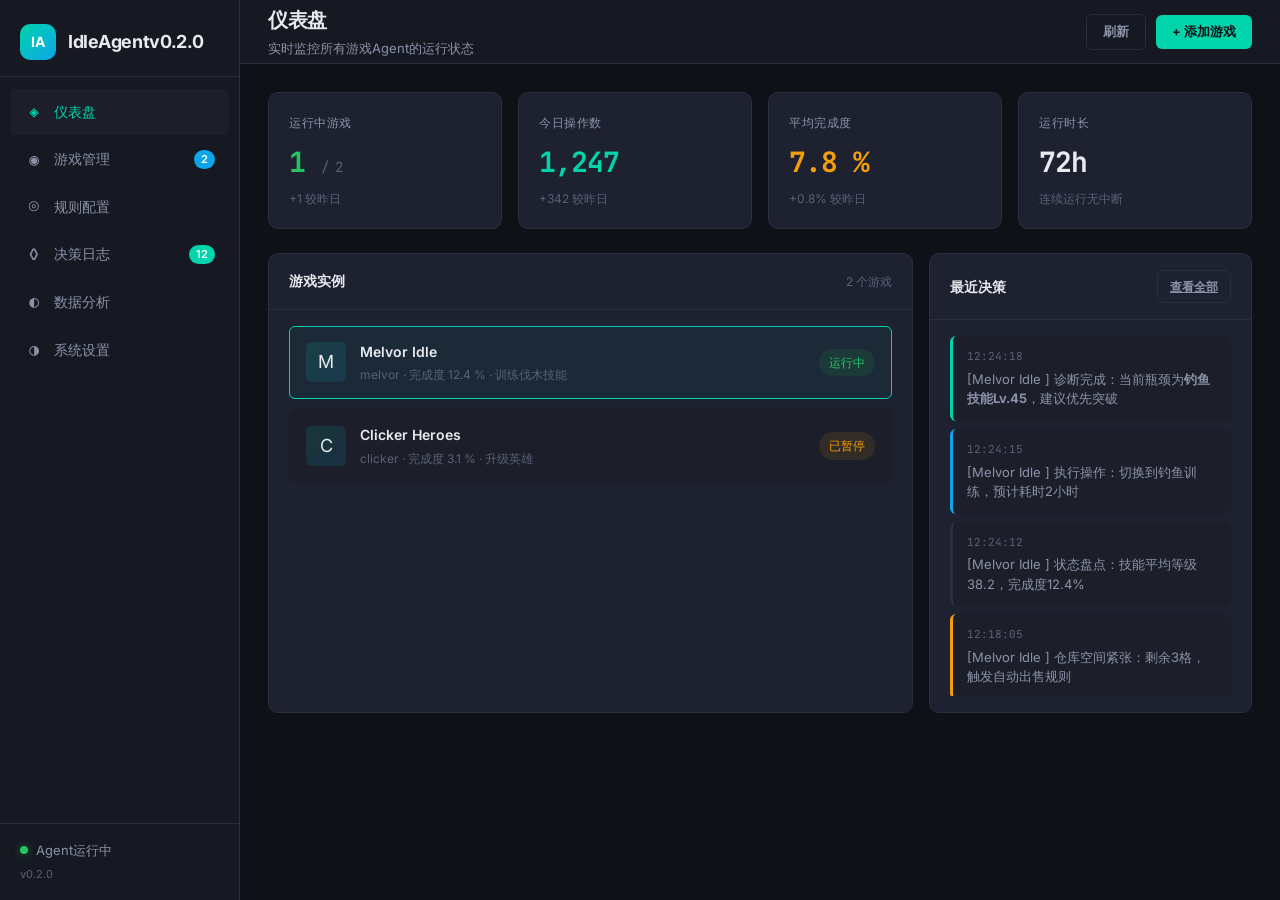
==== index.html @ a6f7e5be "fix: arrow function syntax error in app.js v0.2.1" ====
<!DOCTYPE html>
<html lang="zh-CN">
<head>
<meta charset="UTF-8">
<meta name="viewport" content="width=device-width, initial-scale=1">
<title>IdleAgent v0.2.0 - 通用挂机游戏Agent控制台</title>
<link rel="stylesheet" href="css/style.css">
<link rel="preconnect" href="https://fonts.googleapis.com">
<link href="https://fonts.googleapis.com/css2?family=Inter:wght@300;400;500;600;700&family=JetBrains+Mono:wght@400;500&display=swap" rel="stylesheet">
</head>
<body>
<div id="app">
  <aside class="sidebar">
    <div class="sidebar-header">
      <div class="logo-icon">IA</div>
      <div class="logo-text">IdleAgent<span class="version-badge">v0.2.0</span></div>
    </div>
    <nav class="sidebar-nav">
      <a href="#" class="nav-item active" data-page="dashboard"><span class="nav-icon">&#9672;</span><span class="nav-label">仪表盘</span></a>
      <a href="#" class="nav-item" data-page="games"><span class="nav-icon">&#9673;</span><span class="nav-label">游戏管理</span><span class="badge">2</span></a>
      <a href="#" class="nav-item" data-page="rules"><span class="nav-icon">&#9678;</span><span class="nav-label">规则配置</span></a>
      <a href="#" class="nav-item" data-page="logs"><span class="nav-icon">&#9674;</span><span class="nav-label">决策日志</span><span class="badge new">12</span></a>
      <a href="#" class="nav-item" data-page="analytics"><span class="nav-icon">&#9680;</span><span class="nav-label">数据分析</span></a>
      <a href="#" class="nav-item" data-page="settings"><span class="nav-icon">&#9681;</span><span class="nav-label">系统设置</span></a>
    </nav>
    <div class="sidebar-footer">
      <div class="agent-status"><div class="status-dot running"></div><span>Agent运行中</span></div>
      <div class="version">v0.2.0</div>
    </div>
  </aside>
  <main class="main-content">
    <header class="topbar">
      <div class="topbar-left">
        <h1 class="page-title">仪表盘</h1>
        <p class="page-subtitle">实时监控所有游戏Agent的运行状态</p>
      </div>
      <div class="topbar-right">
        <button class="btn btn-ghost" id="refreshBtn">刷新</button>
        <button class="btn btn-primary" id="addGameBtn">+ 添加游戏</button>
      </div>
    </header>
    <div class="content-area" id="contentArea"></div>
  </main>
</div>
<div class="modal" id="addGameModal">
  <div class="modal-backdrop"></div>
  <div class="modal-content">
    <div class="modal-header"><h3>添加新游戏</h3><button class="modal-close">&times;</button></div>
    <div class="modal-body">
      <div class="form-group"><label>游戏名称</label><input type="text" class="form-input" placeholder="例如: Melvor Idle"></div>
      <div class="form-group"><label>游戏URL</label><input type="text" class="form-input" placeholder="https://melvoridle.com"></div>
      <div class="form-group"><label>适配器类型</label>
        <select class="form-select">
          <option value="melvor">Melvor Idle (内置)</option>
          <option value="clicker">Clicker Heroes (社区)</option>
          <option value="ngu">NGU Idle (社区)</option>
          <option value="custom">自定义适配器</option>
        </select>
      </div>
      <div class="form-group"><label>运行模式</label>
        <div class="radio-group">
          <label class="radio-label"><input type="radio" name="mode" value="auto" checked>全自动</label>
          <label class="radio-label"><input type="radio" name="mode" value="semi">半自动</label>
          <label class="radio-label"><input type="radio" name="mode" value="manual">手动</label>
        </div>
      </div>
    </div>
    <div class="modal-footer">
      <button class="btn btn-ghost" id="cancelAddGame">取消</button>
      <button class="btn btn-primary" id="confirmAddGame">确认添加</button>
    </div>
  </div>
</div>
<script src="js/app.js"></script>
</body>
</html>
---- css/style.css ----
/* IdleAgent Dashboard Styles v0.2.0 */
:root{
--bg-primary:#0f1117;
--bg-secondary:#161922;
--bg-tertiary:#1c1f2a;
--bg-card:#1e2130;
--border-color:#2a2e3f;
--text-primary:#e8eaf0;
--text-secondary:#8b92a8;
--text-muted:#5a6078;
--accent-primary:#00d4aa;
--accent-secondary:#0ea5e9;
--accent-danger:#ef4444;
--accent-warning:#f59e0b;
--accent-success:#22c55e;
--font-sans:'Inter',-apple-system,BlinkMacSystemFont,sans-serif;
--font-mono:'JetBrains Mono',monospace;
--radius-sm:6px;
--radius-md:10px;
--radius-lg:14px;
--shadow-sm:0 1px 2px rgba(0,0,0,.3);
--shadow-md:0 4px 12px rgba(0,0,0,.4);
--shadow-lg:0 8px 32px rgba(0,0,0,.5);
--transition:all .2s cubic-bezier(.4,0,.2,1)}
*{
margin:0;
padding:0;
box-sizing:border-box}
html{
font-size:15px}
body{
font-family:var(--font-sans);
background:var(--bg-primary);
color:var(--text-primary);
line-height:1.6;
min-height:100vh;
overflow-x:hidden}
#app{
display:flex;
min-height:100vh}
.sidebar{
width:240px;
background:var(--bg-secondary);
border-right:1px solid var(--border-color);
display:flex;
flex-direction:column;
position:fixed;
height:100vh;
z-index:100;
transition:var(--transition)}
.sidebar-header{
padding:24px 20px 16px;
display:flex;
align-items:center;
gap:12px;
border-bottom:1px solid var(--border-color)}
.logo-icon{
width:36px;
height:36px;
background:linear-gradient(135deg,var(--accent-primary),var(--accent-secondary));
border-radius:var(--radius-md);
display:flex;
align-items:center;
justify-content:center;
font-weight:700;
font-size:14px;
color:#fff;
letter-spacing:.5px}
.logo-text{
font-size:18px;
font-weight:700;
letter-spacing:-.3px}
.sidebar-nav{
flex:1;
padding:12px 10px;
display:flex;
flex-direction:column;
gap:2px}
.nav-item{
display:flex;
align-items:center;
gap:10px;
padding:10px 14px;
border-radius:var(--radius-sm);
color:var(--text-secondary);
text-decoration:none;
font-size:14px;
font-weight:500;
transition:var(--transition);
position:relative}
.nav-item:hover{
background:var(--bg-tertiary);
color:var(--text-primary)}
.nav-item.active{
background:var(--bg-tertiary);
color:var(--accent-primary)}
.nav-icon{
font-size:16px;
width:20px;
text-align:center;
font-family:var(--font-mono)}
.nav-label{
flex:1}
.badge{
background:var(--accent-secondary);
color:#fff;
font-size:11px;
padding:1px 7px;
border-radius:20px;
font-weight:600}
.badge.new{
background:var(--accent-primary)}
.sidebar-footer{
padding:16px 20px;
border-top:1px solid var(--border-color)}
.agent-status{
display:flex;
align-items:center;
gap:8px;
font-size:13px;
color:var(--text-secondary);
margin-bottom:6px}
.status-dot{
width:8px;
height:8px;
border-radius:50%;
background:var(--text-muted)}
.status-dot.running{
background:var(--accent-success);
box-shadow:0 0 8px rgba(34,197,94,.4);
animation:pulse 2s infinite}
.status-dot.paused{
background:var(--accent-warning)}
.status-dot.error{
background:var(--accent-danger);
animation:pulse 1s infinite}

@keyframes pulse{
0%,100%{
opacity:1}
50%{
opacity:.5}
}
.version{
font-size:11px;
color:var(--text-muted)}
.main-content{
flex:1;
margin-left:240px;
min-height:100vh;
display:flex;
flex-direction:column}
.topbar{
height:64px;
background:var(--bg-secondary);
border-bottom:1px solid var(--border-color);
display:flex;
align-items:center;
justify-content:space-between;
padding:0 28px;
position:sticky;
top:0;
z-index:50}
.topbar-left{
display:flex;
flex-direction:column;
gap:2px}
.page-title{
font-size:20px;
font-weight:700;
letter-spacing:-.3px}
.page-subtitle{
font-size:13px;
color:var(--text-secondary)}
.topbar-right{
display:flex;
gap:10px;
align-items:center}
.btn{
padding:8px 16px;
border-radius:var(--radius-sm);
font-size:13px;
font-weight:600;
font-family:var(--font-sans);
cursor:pointer;
border:none;
transition:var(--transition);
display:inline-flex;
align-items:center;
gap:6px}
.btn-primary{
background:var(--accent-primary);
color:#0f1117}
.btn-primary:hover{
background:#00e8bc;
transform:translateY(-1px);
box-shadow:0 4px 12px rgba(0,212,170,.25)}
.btn-ghost{
background:transparent;
color:var(--text-secondary);
border:1px solid var(--border-color)}
.btn-ghost:hover{
background:var(--bg-tertiary);
color:var(--text-primary)}
.btn-danger{
background:var(--accent-danger);
color:#fff}
.btn-sm{
padding:6px 12px;
font-size:12px}
.content-area{
flex:1;
padding:28px;
overflow-y:auto}
.dashboard-grid{
display:grid;
grid-template-columns:repeat(4,1fr);
gap:16px;
margin-bottom:24px}
.stat-card{
background:var(--bg-card);
border:1px solid var(--border-color);
border-radius:var(--radius-md);
padding:20px;
transition:var(--transition)}
.stat-card:hover{
border-color:#3a3f55;
transform:translateY(-2px);
box-shadow:var(--shadow-md)}
.stat-label{
font-size:12px;
color:var(--text-secondary);
text-transform:uppercase;
letter-spacing:.5px;
margin-bottom:8px}
.stat-value{
font-size:28px;
font-weight:700;
font-family:var(--font-mono);
letter-spacing:-1px}
.stat-value.success{
color:var(--accent-success)}
.stat-value.primary{
color:var(--accent-primary)}
.stat-value.warning{
color:var(--accent-warning)}
.stat-change{
font-size:12px;
color:var(--text-muted);
margin-top:4px}
.dashboard-row{
display:grid;
grid-template-columns:2fr 1fr;
gap:16px;
margin-bottom:24px}
.panel{
background:var(--bg-card);
border:1px solid var(--border-color);
border-radius:var(--radius-md);
overflow:hidden}
.panel-header{
padding:16px 20px;
border-bottom:1px solid var(--border-color);
display:flex;
align-items:center;
justify-content:space-between}
.panel-title{
font-size:14px;
font-weight:600}
.panel-body{
padding:16px 20px}
.game-list{
display:flex;
flex-direction:column;
gap:10px}
.game-item{
display:flex;
align-items:center;
gap:14px;
padding:14px 16px;
background:var(--bg-tertiary);
border-radius:var(--radius-sm);
border:1px solid transparent;
transition:var(--transition);
cursor:pointer}
.game-item:hover{
border-color:var(--border-color)}
.game-item.active{
border-color:var(--accent-primary);
background:rgba(0,212,170,.05)}
.game-icon{
width:40px;
height:40px;
border-radius:var(--radius-sm);
display:flex;
align-items:center;
justify-content:center;
font-size:18px;
background:var(--bg-card)}
.game-info{
flex:1}
.game-name{
font-size:14px;
font-weight:600;
margin-bottom:2px}
.game-meta{
font-size:12px;
color:var(--text-muted)}
.game-status{
display:flex;
align-items:center;
gap:6px;
font-size:12px;
font-weight:500;
padding:4px 10px;
border-radius:20px;
background:rgba(34,197,94,.1);
color:var(--accent-success)}
.game-status.paused{
background:rgba(245,158,11,.1);
color:var(--accent-warning)}
.game-status.error{
background:rgba(239,68,68,.1);
color:var(--accent-danger)}
.log-list{
display:flex;
flex-direction:column;
gap:8px;
max-height:360px;
overflow-y:auto}
.log-item{
padding:12px 14px;
background:var(--bg-tertiary);
border-radius:var(--radius-sm);
border-left:3px solid var(--border-color);
font-size:13px}
.log-item.decision{
border-left-color:var(--accent-primary)}
.log-item.action{
border-left-color:var(--accent-secondary)}
.log-item.warning{
border-left-color:var(--accent-warning)}
.log-item.error{
border-left-color:var(--accent-danger)}
.log-time{
font-size:11px;
color:var(--text-muted);
font-family:var(--font-mono);
margin-bottom:4px}
.log-content{
color:var(--text-secondary);
line-height:1.5}
.log-content strong{
color:var(--text-primary)}
.empty-state{
text-align:center;
padding:60px 20px;
color:var(--text-muted)}
.empty-state-icon{
font-size:48px;
margin-bottom:16px;
opacity:.5}
.empty-state h3{
font-size:16px;
color:var(--text-secondary);
margin-bottom:8px}
.empty-state p{
font-size:13px}
.page-section{
display:none}
.page-section.active{
display:block}
.games-grid{
display:grid;
grid-template-columns:repeat(auto-fill,minmax(300px,1fr));
gap:16px}
.game-card{
background:var(--bg-card);
border:1px solid var(--border-color);
border-radius:var(--radius-md);
overflow:hidden;
transition:var(--transition)}
.game-card:hover{
border-color:#3a3f55;
box-shadow:var(--shadow-md)}
.game-card-header{
padding:20px;
display:flex;
align-items:center;
gap:14px;
border-bottom:1px solid var(--border-color)}
.game-card-body{
padding:16px 20px}
.game-card-footer{
padding:12px 20px;
border-top:1px solid var(--border-color);
display:flex;
gap:8px;
justify-content:flex-end}
.game-stats{
display:grid;
grid-template-columns:repeat(3,1fr);
gap:12px;
margin-top:12px}
.game-stat{
text-align:center}
.game-stat-value{
font-size:18px;
font-weight:700;
font-family:var(--font-mono)}
.game-stat-label{
font-size:11px;
color:var(--text-muted);
margin-top:2px}
.rules-editor{
display:grid;
grid-template-columns:280px 1fr;
gap:16px;
height:calc(100vh - 180px)}
.rules-sidebar{
background:var(--bg-card);
border:1px solid var(--border-color);
border-radius:var(--radius-md);
overflow:hidden;
display:flex;
flex-direction:column}
.rules-sidebar-header{
padding:14px 16px;
border-bottom:1px solid var(--border-color);
font-weight:600;
font-size:14px}
.rules-file-list{
flex:1;
overflow-y:auto;
padding:8px}
.rules-file-item{
padding:10px 14px;
border-radius:var(--radius-sm);
cursor:pointer;
font-size:13px;
color:var(--text-secondary);
display:flex;
align-items:center;
gap:8px;
transition:var(--transition)}
.rules-file-item:hover{
background:var(--bg-tertiary);
color:var(--text-primary)}
.rules-file-item.active{
background:var(--bg-tertiary);
color:var(--accent-primary)}
.rules-file-item::before{
content:'📄';
font-size:12px}
.rules-editor-main{
background:var(--bg-card);
border:1px solid var(--border-color);
border-radius:var(--radius-md);
overflow:hidden;
display:flex;
flex-direction:column}
.rules-editor-header{
padding:12px 16px;
border-bottom:1px solid var(--border-color);
display:flex;
align-items:center;
justify-content:space-between;
background:var(--bg-tertiary)}
.rules-editor-tabs{
display:flex;
gap:2px}
.editor-tab{
padding:6px 14px;
font-size:12px;
border-radius:var(--radius-sm);
cursor:pointer;
color:var(--text-secondary);
transition:var(--transition)}
.editor-tab:hover{
color:var(--text-primary)}
.editor-tab.active{
background:var(--bg-card);
color:var(--accent-primary)}
.code-editor{
flex:1;
padding:16px 20px;
font-family:var(--font-mono);
font-size:13px;
line-height:1.7;
color:var(--text-primary);
background:var(--bg-card);
border:none;
outline:none;
resize:none;
overflow:auto;
white-space:pre}
.yaml-key{
color:#7dd3fc}
.yaml-string{
color:#86efac}
.yaml-number{
color:#fca5a5}
.yaml-comment{
color:var(--text-muted)}
.logs-filter{
display:flex;
gap:10px;
margin-bottom:16px;
flex-wrap:wrap}
.filter-chip{
padding:6px 14px;
border-radius:20px;
font-size:12px;
font-weight:500;
background:var(--bg-tertiary);
color:var(--text-secondary);
cursor:pointer;
border:1px solid transparent;
transition:var(--transition)}
.filter-chip:hover{
border-color:var(--border-color)}
.filter-chip.active{
background:rgba(0,212,170,.1);
color:var(--accent-primary);
border-color:var(--accent-primary)}
.logs-table{
width:100%;
border-collapse:collapse}
.logs-table th{
text-align:left;
padding:10px 14px;
font-size:11px;
color:var(--text-muted);
text-transform:uppercase;
letter-spacing:.5px;
font-weight:600;
border-bottom:1px solid var(--border-color)}
.logs-table td{
padding:12px 14px;
font-size:13px;
border-bottom:1px solid var(--border-color);
color:var(--text-secondary)}
.logs-table tr:hover td{
background:var(--bg-tertiary);
color:var(--text-primary)}
.log-level-badge{
display:inline-block;
padding:2px 8px;
border-radius:4px;
font-size:11px;
font-weight:600}
.level-info{
background:rgba(14,165,233,.15);
color:var(--accent-secondary)}
.level-decision{
background:rgba(0,212,170,.15);
color:var(--accent-primary)}
.level-warning{
background:rgba(245,158,11,.15);
color:var(--accent-warning)}
.level-error{
background:rgba(239,68,68,.15);
color:var(--accent-danger)}
.modal{
position:fixed;
inset:0;
z-index:200;
display:none;
align-items:center;
justify-content:center}
.modal.show{
display:flex}
.modal-backdrop{
position:absolute;
inset:0;
background:rgba(0,0,0,.6);
backdrop-filter:blur(4px)}
.modal-content{
position:relative;
background:var(--bg-card);
border:1px solid var(--border-color);
border-radius:var(--radius-lg);
width:480px;
max-width:90vw;
max-height:90vh;
overflow:hidden;
box-shadow:var(--shadow-lg);
animation:modalIn .2s ease-out}

@keyframes modalIn{
from{
opacity:0;
transform:scale(.95)}
to{
opacity:1;
transform:scale(1)}
}
.modal-header{
padding:20px 24px;
border-bottom:1px solid var(--border-color);
display:flex;
align-items:center;
justify-content:space-between}
.modal-header h3{
font-size:16px;
font-weight:600}
.modal-close{
background:none;
border:none;
color:var(--text-muted);
font-size:24px;
cursor:pointer;
line-height:1;
padding:0;
width:32px;
height:32px;
display:flex;
align-items:center;
justify-content:center;
border-radius:var(--radius-sm);
transition:var(--transition)}
.modal-close:hover{
background:var(--bg-tertiary);
color:var(--text-primary)}
.modal-body{
padding:20px 24px;
display:flex;
flex-direction:column;
gap:16px;
max-height:60vh;
overflow-y:auto}
.modal-footer{
padding:16px 24px;
border-top:1px solid var(--border-color);
display:flex;
justify-content:flex-end;
gap:10px}
.form-group{
display:flex;
flex-direction:column;
gap:6px}
.form-group label{
font-size:13px;
font-weight:500;
color:var(--text-secondary)}
.form-input,.form-select{
padding:10px 14px;
background:var(--bg-tertiary);
border:1px solid var(--border-color);
border-radius:var(--radius-sm);
color:var(--text-primary);
font-size:14px;
font-family:var(--font-sans);
outline:none;
transition:var(--transition)}
.form-input:focus,.form-select:focus{
border-color:var(--accent-primary)}
.form-input::placeholder{
color:var(--text-muted)}
.radio-group{
display:flex;
gap:16px;
margin-top:4px}
.radio-label{
display:flex;
align-items:center;
gap:6px;
font-size:13px;
color:var(--text-secondary);
cursor:pointer}
.radio-label input[type=radio]{
accent-color:var(--accent-primary)}
.chart-placeholder{
background:var(--bg-tertiary);
border-radius:var(--radius-sm);
height:200px;
display:flex;
align-items:center;
justify-content:center;
color:var(--text-muted);
font-size:13px;
border:1px dashed var(--border-color)}

@keyframes slideIn{
from{
transform:translateX(100%);
opacity:0}
to{
transform:translateX(0);
opacity:1}
}

@keyframes slideOut{
from{
transform:translateX(0);
opacity:1}
to{
transform:translateX(100%);
opacity:0}
}
.yaml-key{
color:#7dd3fc;
font-weight:600}
.yaml-string{
color:#86efac}
.yaml-number{
color:#fca5a5}
.yaml-comment{
color:var(--text-muted);
font-style:italic}
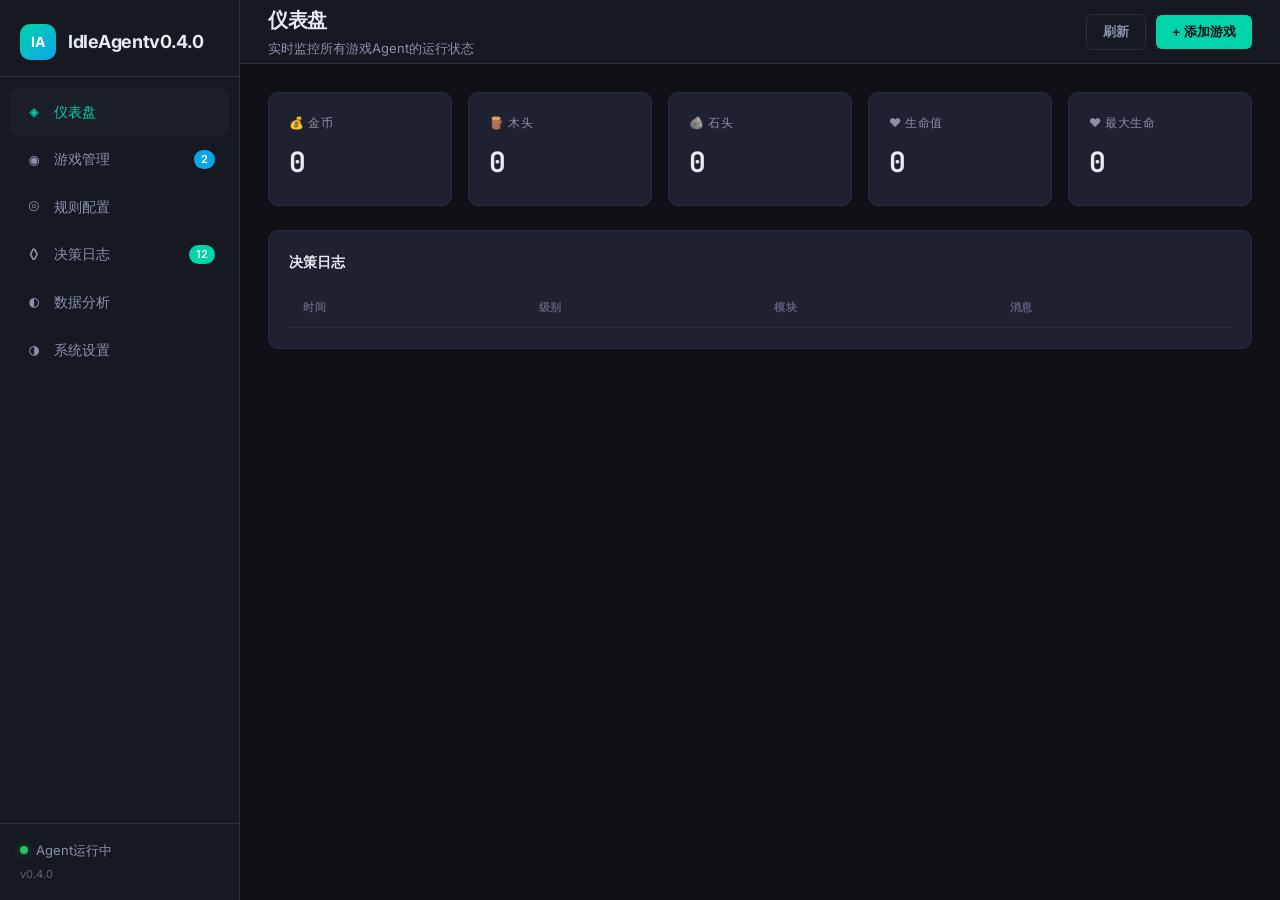
==== commit d6bed796: "feat: 完成真实适配器接入、LLM 决策与 SQLite 持久化 - 对齐适配器与 core/state.py 数据模型，修复 EventType/ActionType 缺失导致的导入错误 - 新" ====
--- a/index.html
+++ b/index.html
@@ -1,9 +1,9 @@
-<!DOCTYPE html>
+﻿<!DOCTYPE html>
 <html lang="zh-CN">
 <head>
 <meta charset="UTF-8">
 <meta name="viewport" content="width=device-width, initial-scale=1">
-<title>IdleAgent v0.2.0 - 通用挂机游戏Agent控制台</title>
+<title>IdleAgent v0.4.0 - 通用挂机游戏Agent控制台</title>
 <link rel="stylesheet" href="css/style.css">
 <link rel="preconnect" href="https://fonts.googleapis.com">
 <link href="https://fonts.googleapis.com/css2?family=Inter:wght@300;400;500;600;700&family=JetBrains+Mono:wght@400;500&display=swap" rel="stylesheet">
@@ -13,7 +13,7 @@
   <aside class="sidebar">
     <div class="sidebar-header">
       <div class="logo-icon">IA</div>
-      <div class="logo-text">IdleAgent<span class="version-badge">v0.2.0</span></div>
+      <div class="logo-text">IdleAgent<span class="version-badge">v0.4.0</span></div>
     </div>
     <nav class="sidebar-nav">
       <a href="#" class="nav-item active" data-page="dashboard"><span class="nav-icon">&#9672;</span><span class="nav-label">仪表盘</span></a>
@@ -25,7 +25,7 @@
     </nav>
     <div class="sidebar-footer">
       <div class="agent-status"><div class="status-dot running"></div><span>Agent运行中</span></div>
-      <div class="version">v0.2.0</div>
+      <div class="version">v0.4.0</div>
     </div>
   </aside>
   <main class="main-content">
--- a/css/style.css
+++ b/css/style.css
@@ -1,4 +1,4 @@
-/* IdleAgent Dashboard Styles v0.2.0 */
+﻿/* IdleAgent Dashboard Styles v0.4.0 */
 :root{
 --bg-primary:#0f1117;
 --bg-secondary:#161922;
@@ -217,6 +217,11 @@
 grid-template-columns:repeat(4,1fr);
 gap:16px;
 margin-bottom:24px}
+.dashboard-stats{
+display:grid;
+grid-template-columns:repeat(5,1fr);
+gap:16px;
+margin-bottom:24px}
 .stat-card{
 background:var(--bg-card);
 border:1px solid var(--border-color);
@@ -248,285 +253,19 @@
 font-size:12px;
 color:var(--text-muted);
 margin-top:4px}
-.dashboard-row{
-display:grid;
-grid-template-columns:2fr 1fr;
-gap:16px;
-margin-bottom:24px}
-.panel{
+.logs-section{
 background:var(--bg-card);
 border:1px solid var(--border-color);
 border-radius:var(--radius-md);
-overflow:hidden}
-.panel-header{
-padding:16px 20px;
-border-bottom:1px solid var(--border-color);
-display:flex;
-align-items:center;
-justify-content:space-between}
-.panel-title{
-font-size:14px;
-font-weight:600}
-.panel-body{
-padding:16px 20px}
-.game-list{
-display:flex;
-flex-direction:column;
-gap:10px}
-.game-item{
-display:flex;
-align-items:center;
-gap:14px;
-padding:14px 16px;
-background:var(--bg-tertiary);
-border-radius:var(--radius-sm);
-border:1px solid transparent;
-transition:var(--transition);
-cursor:pointer}
-.game-item:hover{
-border-color:var(--border-color)}
-.game-item.active{
-border-color:var(--accent-primary);
-background:rgba(0,212,170,.05)}
-.game-icon{
-width:40px;
-height:40px;
-border-radius:var(--radius-sm);
-display:flex;
-align-items:center;
-justify-content:center;
-font-size:18px;
-background:var(--bg-card)}
-.game-info{
-flex:1}
-.game-name{
+padding:20px}
+.logs-section h3{
 font-size:14px;
 font-weight:600;
-margin-bottom:2px}
-.game-meta{
-font-size:12px;
-color:var(--text-muted)}
-.game-status{
-display:flex;
-align-items:center;
-gap:6px;
-font-size:12px;
-font-weight:500;
-padding:4px 10px;
-border-radius:20px;
-background:rgba(34,197,94,.1);
-color:var(--accent-success)}
-.game-status.paused{
-background:rgba(245,158,11,.1);
-color:var(--accent-warning)}
-.game-status.error{
-background:rgba(239,68,68,.1);
-color:var(--accent-danger)}
-.log-list{
-display:flex;
-flex-direction:column;
-gap:8px;
-max-height:360px;
-overflow-y:auto}
-.log-item{
-padding:12px 14px;
-background:var(--bg-tertiary);
-border-radius:var(--radius-sm);
-border-left:3px solid var(--border-color);
-font-size:13px}
-.log-item.decision{
-border-left-color:var(--accent-primary)}
-.log-item.action{
-border-left-color:var(--accent-secondary)}
-.log-item.warning{
-border-left-color:var(--accent-warning)}
-.log-item.error{
-border-left-color:var(--accent-danger)}
-.log-time{
-font-size:11px;
-color:var(--text-muted);
-font-family:var(--font-mono);
-margin-bottom:4px}
-.log-content{
-color:var(--text-secondary);
-line-height:1.5}
-.log-content strong{
-color:var(--text-primary)}
-.empty-state{
-text-align:center;
-padding:60px 20px;
-color:var(--text-muted)}
-.empty-state-icon{
-font-size:48px;
-margin-bottom:16px;
-opacity:.5}
-.empty-state h3{
-font-size:16px;
-color:var(--text-secondary);
-margin-bottom:8px}
-.empty-state p{
-font-size:13px}
-.page-section{
-display:none}
-.page-section.active{
-display:block}
-.games-grid{
-display:grid;
-grid-template-columns:repeat(auto-fill,minmax(300px,1fr));
-gap:16px}
-.game-card{
-background:var(--bg-card);
-border:1px solid var(--border-color);
-border-radius:var(--radius-md);
-overflow:hidden;
-transition:var(--transition)}
-.game-card:hover{
-border-color:#3a3f55;
-box-shadow:var(--shadow-md)}
-.game-card-header{
-padding:20px;
-display:flex;
-align-items:center;
-gap:14px;
-border-bottom:1px solid var(--border-color)}
-.game-card-body{
-padding:16px 20px}
-.game-card-footer{
-padding:12px 20px;
-border-top:1px solid var(--border-color);
-display:flex;
-gap:8px;
-justify-content:flex-end}
-.game-stats{
-display:grid;
-grid-template-columns:repeat(3,1fr);
-gap:12px;
-margin-top:12px}
-.game-stat{
-text-align:center}
-.game-stat-value{
-font-size:18px;
-font-weight:700;
-font-family:var(--font-mono)}
-.game-stat-label{
-font-size:11px;
-color:var(--text-muted);
-margin-top:2px}
-.rules-editor{
-display:grid;
-grid-template-columns:280px 1fr;
-gap:16px;
-height:calc(100vh - 180px)}
-.rules-sidebar{
-background:var(--bg-card);
-border:1px solid var(--border-color);
-border-radius:var(--radius-md);
-overflow:hidden;
-display:flex;
-flex-direction:column}
-.rules-sidebar-header{
-padding:14px 16px;
-border-bottom:1px solid var(--border-color);
-font-weight:600;
-font-size:14px}
-.rules-file-list{
-flex:1;
-overflow-y:auto;
-padding:8px}
-.rules-file-item{
-padding:10px 14px;
-border-radius:var(--radius-sm);
-cursor:pointer;
-font-size:13px;
-color:var(--text-secondary);
-display:flex;
-align-items:center;
-gap:8px;
-transition:var(--transition)}
-.rules-file-item:hover{
-background:var(--bg-tertiary);
-color:var(--text-primary)}
-.rules-file-item.active{
-background:var(--bg-tertiary);
-color:var(--accent-primary)}
-.rules-file-item::before{
-content:'📄';
-font-size:12px}
-.rules-editor-main{
-background:var(--bg-card);
-border:1px solid var(--border-color);
-border-radius:var(--radius-md);
-overflow:hidden;
-display:flex;
-flex-direction:column}
-.rules-editor-header{
-padding:12px 16px;
-border-bottom:1px solid var(--border-color);
-display:flex;
-align-items:center;
-justify-content:space-between;
-background:var(--bg-tertiary)}
-.rules-editor-tabs{
-display:flex;
-gap:2px}
-.editor-tab{
-padding:6px 14px;
-font-size:12px;
-border-radius:var(--radius-sm);
-cursor:pointer;
-color:var(--text-secondary);
-transition:var(--transition)}
-.editor-tab:hover{
-color:var(--text-primary)}
-.editor-tab.active{
-background:var(--bg-card);
-color:var(--accent-primary)}
-.code-editor{
-flex:1;
-padding:16px 20px;
-font-family:var(--font-mono);
-font-size:13px;
-line-height:1.7;
-color:var(--text-primary);
-background:var(--bg-card);
-border:none;
-outline:none;
-resize:none;
-overflow:auto;
-white-space:pre}
-.yaml-key{
-color:#7dd3fc}
-.yaml-string{
-color:#86efac}
-.yaml-number{
-color:#fca5a5}
-.yaml-comment{
-color:var(--text-muted)}
-.logs-filter{
-display:flex;
-gap:10px;
-margin-bottom:16px;
-flex-wrap:wrap}
-.filter-chip{
-padding:6px 14px;
-border-radius:20px;
-font-size:12px;
-font-weight:500;
-background:var(--bg-tertiary);
-color:var(--text-secondary);
-cursor:pointer;
-border:1px solid transparent;
-transition:var(--transition)}
-.filter-chip:hover{
-border-color:var(--border-color)}
-.filter-chip.active{
-background:rgba(0,212,170,.1);
-color:var(--accent-primary);
-border-color:var(--accent-primary)}
-.logs-table{
+margin-bottom:16px}
+.logs-section table{
 width:100%;
 border-collapse:collapse}
-.logs-table th{
+.logs-section th{
 text-align:left;
 padding:10px 14px;
 font-size:11px;
@@ -535,31 +274,37 @@
 letter-spacing:.5px;
 font-weight:600;
 border-bottom:1px solid var(--border-color)}
-.logs-table td{
+.logs-section td{
 padding:12px 14px;
 font-size:13px;
 border-bottom:1px solid var(--border-color);
 color:var(--text-secondary)}
-.logs-table tr:hover td{
+.logs-section tr:hover td{
 background:var(--bg-tertiary);
 color:var(--text-primary)}
-.log-level-badge{
+.log-level{
 display:inline-block;
 padding:2px 8px;
 border-radius:4px;
 font-size:11px;
 font-weight:600}
-.level-info{
+.log-level.info{
 background:rgba(14,165,233,.15);
 color:var(--accent-secondary)}
-.level-decision{
+.log-level.decision{
 background:rgba(0,212,170,.15);
 color:var(--accent-primary)}
-.level-warning{
+.log-level.action{
+background:rgba(0,212,170,.15);
+color:var(--accent-primary)}
+.log-level.warning{
 background:rgba(245,158,11,.15);
 color:var(--accent-warning)}
-.level-error{
+.log-level.error{
 background:rgba(239,68,68,.15);
+color:var(--accent-danger)}
+.log-level.critical{
+background:rgba(239,68,68,.2);
 color:var(--accent-danger)}
 .modal{
 position:fixed;
@@ -670,41 +415,13 @@
 cursor:pointer}
 .radio-label input[type=radio]{
 accent-color:var(--accent-primary)}
-.chart-placeholder{
-background:var(--bg-tertiary);
-border-radius:var(--radius-sm);
-height:200px;
-display:flex;
-align-items:center;
-justify-content:center;
-color:var(--text-muted);
-font-size:13px;
-border:1px dashed var(--border-color)}
-
-@keyframes slideIn{
-from{
-transform:translateX(100%);
-opacity:0}
-to{
-transform:translateX(0);
-opacity:1}
-}
-
-@keyframes slideOut{
-from{
-transform:translateX(0);
-opacity:1}
-to{
-transform:translateX(100%);
-opacity:0}
-}
-.yaml-key{
-color:#7dd3fc;
-font-weight:600}
-.yaml-string{
-color:#86efac}
-.yaml-number{
-color:#fca5a5}
-.yaml-comment{
-color:var(--text-muted);
-font-style:italic}
+.placeholder{
+text-align:center;
+padding:80px 20px;
+color:var(--text-muted)}
+.placeholder h2{
+font-size:20px;
+color:var(--text-secondary);
+margin-bottom:12px}
+.placeholder p{
+font-size:14px}
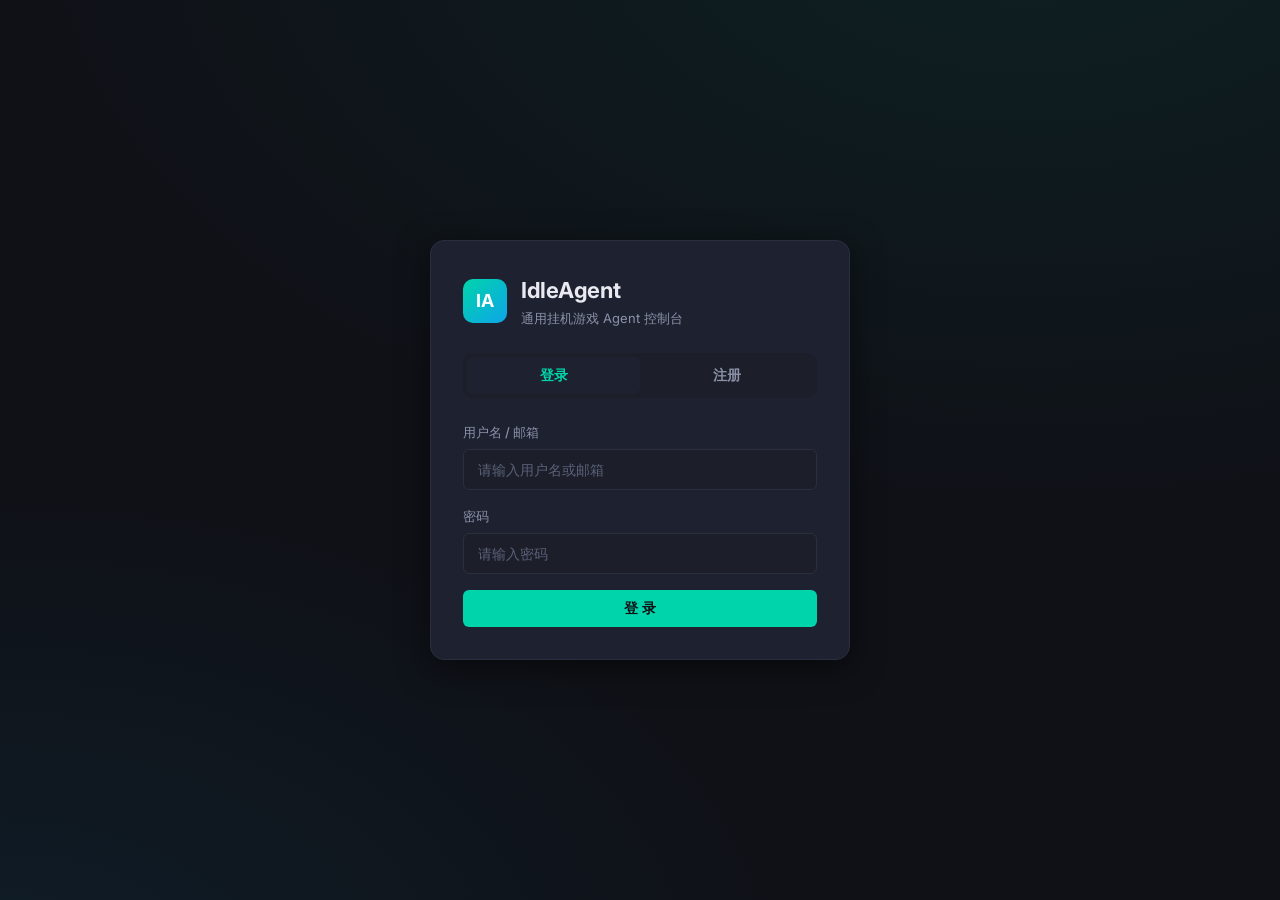
==== commit b28fbb82: "feat: 新增用户注册/登录与用户信息存储 - 新增 core/auth.py：PBKDF2 密码哈希 + HMAC 签名 token + SQLite 用户存储（无第三方依赖） - 新增 api/" ====
--- a/index.html
+++ b/index.html
@@ -1,76 +1,110 @@
-﻿<!DOCTYPE html>
+<!DOCTYPE html>
 <html lang="zh-CN">
 <head>
 <meta charset="UTF-8">
 <meta name="viewport" content="width=device-width, initial-scale=1">
-<title>IdleAgent v0.4.0 - 通用挂机游戏Agent控制台</title>
+<title>IdleAgent v0.5.0 - 通用挂机游戏Agent控制台</title>
 <link rel="stylesheet" href="css/style.css">
 <link rel="preconnect" href="https://fonts.googleapis.com">
 <link href="https://fonts.googleapis.com/css2?family=Inter:wght@300;400;500;600;700&family=JetBrains+Mono:wght@400;500&display=swap" rel="stylesheet">
 </head>
 <body>
-<div id="app">
+
+<!-- ==================== 认证视图 ==================== -->
+<div id="authView" class="auth-screen">
+  <div class="auth-card">
+    <div class="auth-brand">
+      <div class="logo-icon">IA</div>
+      <div>
+        <div class="auth-title">IdleAgent</div>
+        <div class="auth-subtitle">通用挂机游戏 Agent 控制台</div>
+      </div>
+    </div>
+
+    <div class="auth-tabs">
+      <button class="auth-tab active" data-tab="login">登录</button>
+      <button class="auth-tab" data-tab="register">注册</button>
+    </div>
+
+    <!-- 登录表单 -->
+    <form id="loginForm" class="auth-form">
+      <div class="form-group">
+        <label>用户名 / 邮箱</label>
+        <input type="text" class="form-input" id="loginAccount" placeholder="请输入用户名或邮箱" autocomplete="username">
+      </div>
+      <div class="form-group">
+        <label>密码</label>
+        <input type="password" class="form-input" id="loginPassword" placeholder="请输入密码" autocomplete="current-password">
+      </div>
+      <button type="submit" class="btn btn-primary btn-block" id="loginBtn">登 录</button>
+    </form>
+
+    <!-- 注册表单 -->
+    <form id="registerForm" class="auth-form hidden">
+      <div class="form-group">
+        <label>用户名 <span class="required">*</span></label>
+        <input type="text" class="form-input" id="regUsername" placeholder="2-32 个字符" autocomplete="username">
+      </div>
+      <div class="form-group">
+        <label>邮箱</label>
+        <input type="email" class="form-input" id="regEmail" placeholder="可选" autocomplete="email">
+      </div>
+      <div class="form-group">
+        <label>昵称</label>
+        <input type="text" class="form-input" id="regDisplayName" placeholder="可选，默认同用户名">
+      </div>
+      <div class="form-group">
+        <label>密码 <span class="required">*</span></label>
+        <input type="password" class="form-input" id="regPassword" placeholder="至少 6 位" autocomplete="new-password">
+      </div>
+      <div class="form-group">
+        <label>确认密码 <span class="required">*</span></label>
+        <input type="password" class="form-input" id="regPassword2" placeholder="再次输入密码" autocomplete="new-password">
+      </div>
+      <button type="submit" class="btn btn-primary btn-block" id="registerBtn">注 册</button>
+    </form>
+
+    <div id="authError" class="auth-error hidden"></div>
+  </div>
+</div>
+
+<!-- ==================== 应用视图 ==================== -->
+<div id="appView" class="app hidden">
   <aside class="sidebar">
     <div class="sidebar-header">
       <div class="logo-icon">IA</div>
-      <div class="logo-text">IdleAgent<span class="version-badge">v0.4.0</span></div>
+      <div class="logo-text">IdleAgent<span class="version-badge">v0.5.0</span></div>
     </div>
     <nav class="sidebar-nav">
       <a href="#" class="nav-item active" data-page="dashboard"><span class="nav-icon">&#9672;</span><span class="nav-label">仪表盘</span></a>
-      <a href="#" class="nav-item" data-page="games"><span class="nav-icon">&#9673;</span><span class="nav-label">游戏管理</span><span class="badge">2</span></a>
-      <a href="#" class="nav-item" data-page="rules"><span class="nav-icon">&#9678;</span><span class="nav-label">规则配置</span></a>
-      <a href="#" class="nav-item" data-page="logs"><span class="nav-icon">&#9674;</span><span class="nav-label">决策日志</span><span class="badge new">12</span></a>
-      <a href="#" class="nav-item" data-page="analytics"><span class="nav-icon">&#9680;</span><span class="nav-label">数据分析</span></a>
-      <a href="#" class="nav-item" data-page="settings"><span class="nav-icon">&#9681;</span><span class="nav-label">系统设置</span></a>
+      <a href="#" class="nav-item" data-page="profile"><span class="nav-icon">&#9733;</span><span class="nav-label">个人资料</span></a>
     </nav>
     <div class="sidebar-footer">
-      <div class="agent-status"><div class="status-dot running"></div><span>Agent运行中</span></div>
-      <div class="version">v0.4.0</div>
+      <div class="user-chip" id="sidebarUser">
+        <div class="avatar" id="sidebarAvatar">?</div>
+        <div class="user-chip-info">
+          <div class="user-chip-name" id="sidebarName">...</div>
+          <div class="user-chip-mail" id="sidebarMail"></div>
+        </div>
+      </div>
+      <button class="btn btn-ghost btn-block" id="logoutBtn">退出登录</button>
     </div>
   </aside>
+
   <main class="main-content">
     <header class="topbar">
       <div class="topbar-left">
-        <h1 class="page-title">仪表盘</h1>
-        <p class="page-subtitle">实时监控所有游戏Agent的运行状态</p>
+        <h1 class="page-title" id="pageTitle">仪表盘</h1>
+        <p class="page-subtitle" id="pageSubtitle">实时监控游戏 Agent 运行状态</p>
       </div>
       <div class="topbar-right">
         <button class="btn btn-ghost" id="refreshBtn">刷新</button>
-        <button class="btn btn-primary" id="addGameBtn">+ 添加游戏</button>
       </div>
     </header>
     <div class="content-area" id="contentArea"></div>
   </main>
 </div>
-<div class="modal" id="addGameModal">
-  <div class="modal-backdrop"></div>
-  <div class="modal-content">
-    <div class="modal-header"><h3>添加新游戏</h3><button class="modal-close">&times;</button></div>
-    <div class="modal-body">
-      <div class="form-group"><label>游戏名称</label><input type="text" class="form-input" placeholder="例如: Melvor Idle"></div>
-      <div class="form-group"><label>游戏URL</label><input type="text" class="form-input" placeholder="https://melvoridle.com"></div>
-      <div class="form-group"><label>适配器类型</label>
-        <select class="form-select">
-          <option value="melvor">Melvor Idle (内置)</option>
-          <option value="clicker">Clicker Heroes (社区)</option>
-          <option value="ngu">NGU Idle (社区)</option>
-          <option value="custom">自定义适配器</option>
-        </select>
-      </div>
-      <div class="form-group"><label>运行模式</label>
-        <div class="radio-group">
-          <label class="radio-label"><input type="radio" name="mode" value="auto" checked>全自动</label>
-          <label class="radio-label"><input type="radio" name="mode" value="semi">半自动</label>
-          <label class="radio-label"><input type="radio" name="mode" value="manual">手动</label>
-        </div>
-      </div>
-    </div>
-    <div class="modal-footer">
-      <button class="btn btn-ghost" id="cancelAddGame">取消</button>
-      <button class="btn btn-primary" id="confirmAddGame">确认添加</button>
-    </div>
-  </div>
-</div>
+
 <script src="js/app.js"></script>
 </body>
 </html>
--- a/css/style.css
+++ b/css/style.css
@@ -1,4 +1,4 @@
-﻿/* IdleAgent Dashboard Styles v0.4.0 */
+/* IdleAgent Dashboard Styles v0.5.0 */
 :root{
 --bg-primary:#0f1117;
 --bg-secondary:#161922;
@@ -22,12 +22,8 @@
 --shadow-md:0 4px 12px rgba(0,0,0,.4);
 --shadow-lg:0 8px 32px rgba(0,0,0,.5);
 --transition:all .2s cubic-bezier(.4,0,.2,1)}
-*{
-margin:0;
-padding:0;
-box-sizing:border-box}
-html{
-font-size:15px}
+*{margin:0;padding:0;box-sizing:border-box}
+html{font-size:15px}
 body{
 font-family:var(--font-sans);
 background:var(--bg-primary);
@@ -35,151 +31,13 @@
 line-height:1.6;
 min-height:100vh;
 overflow-x:hidden}
-#app{
-display:flex;
-min-height:100vh}
-.sidebar{
-width:240px;
-background:var(--bg-secondary);
-border-right:1px solid var(--border-color);
-display:flex;
-flex-direction:column;
-position:fixed;
-height:100vh;
-z-index:100;
-transition:var(--transition)}
-.sidebar-header{
-padding:24px 20px 16px;
-display:flex;
-align-items:center;
-gap:12px;
-border-bottom:1px solid var(--border-color)}
-.logo-icon{
-width:36px;
-height:36px;
-background:linear-gradient(135deg,var(--accent-primary),var(--accent-secondary));
-border-radius:var(--radius-md);
-display:flex;
-align-items:center;
-justify-content:center;
-font-weight:700;
+.hidden{display:none!important}
+
+/* ============ 通用 ============ */
+.btn{
+padding:9px 18px;
+border-radius:var(--radius-sm);
 font-size:14px;
-color:#fff;
-letter-spacing:.5px}
-.logo-text{
-font-size:18px;
-font-weight:700;
-letter-spacing:-.3px}
-.sidebar-nav{
-flex:1;
-padding:12px 10px;
-display:flex;
-flex-direction:column;
-gap:2px}
-.nav-item{
-display:flex;
-align-items:center;
-gap:10px;
-padding:10px 14px;
-border-radius:var(--radius-sm);
-color:var(--text-secondary);
-text-decoration:none;
-font-size:14px;
-font-weight:500;
-transition:var(--transition);
-position:relative}
-.nav-item:hover{
-background:var(--bg-tertiary);
-color:var(--text-primary)}
-.nav-item.active{
-background:var(--bg-tertiary);
-color:var(--accent-primary)}
-.nav-icon{
-font-size:16px;
-width:20px;
-text-align:center;
-font-family:var(--font-mono)}
-.nav-label{
-flex:1}
-.badge{
-background:var(--accent-secondary);
-color:#fff;
-font-size:11px;
-padding:1px 7px;
-border-radius:20px;
-font-weight:600}
-.badge.new{
-background:var(--accent-primary)}
-.sidebar-footer{
-padding:16px 20px;
-border-top:1px solid var(--border-color)}
-.agent-status{
-display:flex;
-align-items:center;
-gap:8px;
-font-size:13px;
-color:var(--text-secondary);
-margin-bottom:6px}
-.status-dot{
-width:8px;
-height:8px;
-border-radius:50%;
-background:var(--text-muted)}
-.status-dot.running{
-background:var(--accent-success);
-box-shadow:0 0 8px rgba(34,197,94,.4);
-animation:pulse 2s infinite}
-.status-dot.paused{
-background:var(--accent-warning)}
-.status-dot.error{
-background:var(--accent-danger);
-animation:pulse 1s infinite}
-
-@keyframes pulse{
-0%,100%{
-opacity:1}
-50%{
-opacity:.5}
-}
-.version{
-font-size:11px;
-color:var(--text-muted)}
-.main-content{
-flex:1;
-margin-left:240px;
-min-height:100vh;
-display:flex;
-flex-direction:column}
-.topbar{
-height:64px;
-background:var(--bg-secondary);
-border-bottom:1px solid var(--border-color);
-display:flex;
-align-items:center;
-justify-content:space-between;
-padding:0 28px;
-position:sticky;
-top:0;
-z-index:50}
-.topbar-left{
-display:flex;
-flex-direction:column;
-gap:2px}
-.page-title{
-font-size:20px;
-font-weight:700;
-letter-spacing:-.3px}
-.page-subtitle{
-font-size:13px;
-color:var(--text-secondary)}
-.topbar-right{
-display:flex;
-gap:10px;
-align-items:center}
-.btn{
-padding:8px 16px;
-border-radius:var(--radius-sm);
-font-size:13px;
 font-weight:600;
 font-family:var(--font-sans);
 cursor:pointer;
@@ -187,209 +45,20 @@
 transition:var(--transition);
 display:inline-flex;
 align-items:center;
+justify-content:center;
 gap:6px}
-.btn-primary{
-background:var(--accent-primary);
-color:#0f1117}
-.btn-primary:hover{
-background:#00e8bc;
-transform:translateY(-1px);
-box-shadow:0 4px 12px rgba(0,212,170,.25)}
-.btn-ghost{
-background:transparent;
-color:var(--text-secondary);
-border:1px solid var(--border-color)}
-.btn-ghost:hover{
-background:var(--bg-tertiary);
-color:var(--text-primary)}
-.btn-danger{
-background:var(--accent-danger);
-color:#fff}
-.btn-sm{
-padding:6px 12px;
-font-size:12px}
-.content-area{
-flex:1;
-padding:28px;
-overflow-y:auto}
-.dashboard-grid{
-display:grid;
-grid-template-columns:repeat(4,1fr);
-gap:16px;
-margin-bottom:24px}
-.dashboard-stats{
-display:grid;
-grid-template-columns:repeat(5,1fr);
-gap:16px;
-margin-bottom:24px}
-.stat-card{
-background:var(--bg-card);
-border:1px solid var(--border-color);
-border-radius:var(--radius-md);
-padding:20px;
-transition:var(--transition)}
-.stat-card:hover{
-border-color:#3a3f55;
-transform:translateY(-2px);
-box-shadow:var(--shadow-md)}
-.stat-label{
-font-size:12px;
-color:var(--text-secondary);
-text-transform:uppercase;
-letter-spacing:.5px;
-margin-bottom:8px}
-.stat-value{
-font-size:28px;
-font-weight:700;
-font-family:var(--font-mono);
-letter-spacing:-1px}
-.stat-value.success{
-color:var(--accent-success)}
-.stat-value.primary{
-color:var(--accent-primary)}
-.stat-value.warning{
-color:var(--accent-warning)}
-.stat-change{
-font-size:12px;
-color:var(--text-muted);
-margin-top:4px}
-.logs-section{
-background:var(--bg-card);
-border:1px solid var(--border-color);
-border-radius:var(--radius-md);
-padding:20px}
-.logs-section h3{
-font-size:14px;
-font-weight:600;
-margin-bottom:16px}
-.logs-section table{
-width:100%;
-border-collapse:collapse}
-.logs-section th{
-text-align:left;
-padding:10px 14px;
-font-size:11px;
-color:var(--text-muted);
-text-transform:uppercase;
-letter-spacing:.5px;
-font-weight:600;
-border-bottom:1px solid var(--border-color)}
-.logs-section td{
-padding:12px 14px;
-font-size:13px;
-border-bottom:1px solid var(--border-color);
-color:var(--text-secondary)}
-.logs-section tr:hover td{
-background:var(--bg-tertiary);
-color:var(--text-primary)}
-.log-level{
-display:inline-block;
-padding:2px 8px;
-border-radius:4px;
-font-size:11px;
-font-weight:600}
-.log-level.info{
-background:rgba(14,165,233,.15);
-color:var(--accent-secondary)}
-.log-level.decision{
-background:rgba(0,212,170,.15);
-color:var(--accent-primary)}
-.log-level.action{
-background:rgba(0,212,170,.15);
-color:var(--accent-primary)}
-.log-level.warning{
-background:rgba(245,158,11,.15);
-color:var(--accent-warning)}
-.log-level.error{
-background:rgba(239,68,68,.15);
-color:var(--accent-danger)}
-.log-level.critical{
-background:rgba(239,68,68,.2);
-color:var(--accent-danger)}
-.modal{
-position:fixed;
-inset:0;
-z-index:200;
-display:none;
-align-items:center;
-justify-content:center}
-.modal.show{
-display:flex}
-.modal-backdrop{
-position:absolute;
-inset:0;
-background:rgba(0,0,0,.6);
-backdrop-filter:blur(4px)}
-.modal-content{
-position:relative;
-background:var(--bg-card);
-border:1px solid var(--border-color);
-border-radius:var(--radius-lg);
-width:480px;
-max-width:90vw;
-max-height:90vh;
-overflow:hidden;
-box-shadow:var(--shadow-lg);
-animation:modalIn .2s ease-out}
-
-@keyframes modalIn{
-from{
-opacity:0;
-transform:scale(.95)}
-to{
-opacity:1;
-transform:scale(1)}
-}
-.modal-header{
-padding:20px 24px;
-border-bottom:1px solid var(--border-color);
-display:flex;
-align-items:center;
-justify-content:space-between}
-.modal-header h3{
-font-size:16px;
-font-weight:600}
-.modal-close{
-background:none;
-border:none;
-color:var(--text-muted);
-font-size:24px;
-cursor:pointer;
-line-height:1;
-padding:0;
-width:32px;
-height:32px;
-display:flex;
-align-items:center;
-justify-content:center;
-border-radius:var(--radius-sm);
-transition:var(--transition)}
-.modal-close:hover{
-background:var(--bg-tertiary);
-color:var(--text-primary)}
-.modal-body{
-padding:20px 24px;
-display:flex;
-flex-direction:column;
-gap:16px;
-max-height:60vh;
-overflow-y:auto}
-.modal-footer{
-padding:16px 24px;
-border-top:1px solid var(--border-color);
-display:flex;
-justify-content:flex-end;
-gap:10px}
-.form-group{
-display:flex;
-flex-direction:column;
-gap:6px}
-.form-group label{
-font-size:13px;
-font-weight:500;
-color:var(--text-secondary)}
-.form-input,.form-select{
-padding:10px 14px;
+.btn:disabled{opacity:.6;cursor:not-allowed}
+.btn-block{width:100%}
+.btn-primary{background:var(--accent-primary);color:#0f1117}
+.btn-primary:hover{background:#00e8bc;transform:translateY(-1px);box-shadow:0 4px 12px rgba(0,212,170,.25)}
+.btn-ghost{background:transparent;color:var(--text-secondary);border:1px solid var(--border-color)}
+.btn-ghost:hover{background:var(--bg-tertiary);color:var(--text-primary)}
+
+.form-group{display:flex;flex-direction:column;gap:6px;margin-bottom:16px}
+.form-group label{font-size:13px;font-weight:500;color:var(--text-secondary)}
+.required{color:var(--accent-danger)}
+.form-input{
+padding:11px 14px;
 background:var(--bg-tertiary);
 border:1px solid var(--border-color);
 border-radius:var(--radius-sm);
@@ -397,31 +66,193 @@
 font-size:14px;
 font-family:var(--font-sans);
 outline:none;
-transition:var(--transition)}
-.form-input:focus,.form-select:focus{
-border-color:var(--accent-primary)}
-.form-input::placeholder{
-color:var(--text-muted)}
-.radio-group{
-display:flex;
-gap:16px;
-margin-top:4px}
-.radio-label{
+transition:var(--transition);
+width:100%}
+.form-input:focus{border-color:var(--accent-primary)}
+.form-input::placeholder{color:var(--text-muted)}
+textarea.form-input{resize:vertical;min-height:80px}
+
+/* ============ 认证页 ============ */
+.auth-screen{
+min-height:100vh;
 display:flex;
 align-items:center;
-gap:6px;
+justify-content:center;
+padding:24px;
+background:
+  radial-gradient(1000px 600px at 80% -10%, rgba(0,212,170,.08), transparent),
+  radial-gradient(800px 500px at 0% 110%, rgba(14,165,233,.08), transparent),
+  var(--bg-primary)}
+.auth-card{
+width:420px;
+max-width:100%;
+background:var(--bg-card);
+border:1px solid var(--border-color);
+border-radius:var(--radius-lg);
+padding:32px;
+box-shadow:var(--shadow-lg)}
+.auth-brand{display:flex;align-items:center;gap:14px;margin-bottom:24px}
+.logo-icon{
+width:44px;height:44px;
+background:linear-gradient(135deg,var(--accent-primary),var(--accent-secondary));
+border-radius:var(--radius-md);
+display:flex;align-items:center;justify-content:center;
+font-weight:700;font-size:18px;color:#fff;letter-spacing:.5px;
+flex-shrink:0}
+.auth-title{font-size:22px;font-weight:700;letter-spacing:-.3px}
+.auth-subtitle{font-size:13px;color:var(--text-secondary)}
+.auth-tabs{
+display:flex;
+background:var(--bg-tertiary);
+border-radius:var(--radius-md);
+padding:4px;
+margin-bottom:24px}
+.auth-tab{
+flex:1;
+padding:9px;
+border:none;
+background:transparent;
+color:var(--text-secondary);
+font-size:14px;
+font-weight:600;
+border-radius:var(--radius-sm);
+cursor:pointer;
+transition:var(--transition);
+font-family:var(--font-sans)}
+.auth-tab.active{background:var(--bg-card);color:var(--accent-primary)}
+.auth-form{display:flex;flex-direction:column}
+.auth-error{
+background:rgba(239,68,68,.12);
+color:var(--accent-danger);
+border:1px solid rgba(239,68,68,.3);
+border-radius:var(--radius-sm);
+padding:10px 14px;
 font-size:13px;
-color:var(--text-secondary);
-cursor:pointer}
-.radio-label input[type=radio]{
-accent-color:var(--accent-primary)}
-.placeholder{
-text-align:center;
-padding:80px 20px;
-color:var(--text-muted)}
-.placeholder h2{
-font-size:20px;
-color:var(--text-secondary);
-margin-bottom:12px}
-.placeholder p{
-font-size:14px}
+margin-top:16px}
+
+/* ============ 应用布局 ============ */
+.app{display:flex;min-height:100vh}
+.sidebar{
+width:240px;
+background:var(--bg-secondary);
+border-right:1px solid var(--border-color);
+display:flex;
+flex-direction:column;
+position:fixed;
+height:100vh;
+z-index:100}
+.sidebar-header{
+padding:22px 20px 16px;
+display:flex;
+align-items:center;
+gap:12px;
+border-bottom:1px solid var(--border-color)}
+.sidebar-header .logo-icon{width:34px;height:34px;font-size:14px}
+.logo-text{font-size:18px;font-weight:700;letter-spacing:-.3px}
+.version-badge{
+font-size:11px;color:var(--accent-primary);font-weight:600;margin-left:6px}
+.sidebar-nav{flex:1;padding:12px 10px;display:flex;flex-direction:column;gap:2px}
+.nav-item{
+display:flex;align-items:center;gap:10px;
+padding:10px 14px;border-radius:var(--radius-sm);
+color:var(--text-secondary);text-decoration:none;
+font-size:14px;font-weight:500;transition:var(--transition)}
+.nav-item:hover{background:var(--bg-tertiary);color:var(--text-primary)}
+.nav-item.active{background:var(--bg-tertiary);color:var(--accent-primary)}
+.nav-icon{font-size:16px;width:20px;text-align:center;font-family:var(--font-mono)}
+.nav-label{flex:1}
+.sidebar-footer{padding:16px;border-top:1px solid var(--border-color);display:flex;flex-direction:column;gap:12px}
+.user-chip{display:flex;align-items:center;gap:10px}
+.avatar{
+width:36px;height:36px;border-radius:50%;
+background:linear-gradient(135deg,var(--accent-primary),var(--accent-secondary));
+display:flex;align-items:center;justify-content:center;
+font-weight:700;color:#fff;font-size:15px;flex-shrink:0}
+.user-chip-info{flex:1;min-width:0}
+.user-chip-name{font-size:14px;font-weight:600;white-space:nowrap;overflow:hidden;text-overflow:ellipsis}
+.user-chip-mail{font-size:12px;color:var(--text-muted);white-space:nowrap;overflow:hidden;text-overflow:ellipsis}
+
+.main-content{flex:1;margin-left:240px;min-height:100vh;display:flex;flex-direction:column}
+.topbar{
+height:64px;
+background:var(--bg-secondary);
+border-bottom:1px solid var(--border-color);
+display:flex;align-items:center;justify-content:space-between;
+padding:0 28px;position:sticky;top:0;z-index:50}
+.topbar-left{display:flex;flex-direction:column;gap:2px}
+.page-title{font-size:20px;font-weight:700;letter-spacing:-.3px}
+.page-subtitle{font-size:13px;color:var(--text-secondary)}
+.topbar-right{display:flex;gap:10px;align-items:center}
+.content-area{flex:1;padding:28px;overflow-y:auto}
+
+/* ============ 仪表盘 ============ */
+.dashboard-stats{
+display:grid;grid-template-columns:repeat(5,1fr);gap:16px;margin-bottom:24px}
+.stat-card{
+background:var(--bg-card);border:1px solid var(--border-color);
+border-radius:var(--radius-md);padding:20px;transition:var(--transition)}
+.stat-card:hover{border-color:#3a3f55;transform:translateY(-2px);box-shadow:var(--shadow-md)}
+.stat-label{font-size:12px;color:var(--text-secondary);text-transform:uppercase;letter-spacing:.5px;margin-bottom:8px}
+.stat-value{font-size:28px;font-weight:700;font-family:var(--font-mono);letter-spacing:-1px}
+
+/* ============ 面板 ============ */
+.panel{background:var(--bg-card);border:1px solid var(--border-color);border-radius:var(--radius-md);overflow:hidden;margin-bottom:24px}
+.panel-header{padding:16px 20px;border-bottom:1px solid var(--border-color);display:flex;align-items:center;justify-content:space-between}
+.panel-title{font-size:14px;font-weight:600}
+.panel-hint{font-size:12px;color:var(--text-muted)}
+.panel-body{padding:16px 20px}
+
+/* ============ 日志表 ============ */
+.logs-table{width:100%;border-collapse:collapse}
+.logs-table th{
+text-align:left;padding:10px 14px;font-size:11px;color:var(--text-muted);
+text-transform:uppercase;letter-spacing:.5px;font-weight:600;border-bottom:1px solid var(--border-color)}
+.logs-table td{padding:12px 14px;font-size:13px;border-bottom:1px solid var(--border-color);color:var(--text-secondary)}
+.logs-table tr:hover td{background:var(--bg-tertiary);color:var(--text-primary)}
+.logs-table .empty{text-align:center;color:var(--text-muted);padding:32px}
+.log-level{display:inline-block;padding:2px 8px;border-radius:4px;font-size:11px;font-weight:600}
+.log-level.info{background:rgba(14,165,233,.15);color:var(--accent-secondary)}
+.log-level.decision,.log-level.action{background:rgba(0,212,170,.15);color:var(--accent-primary)}
+.log-level.warning{background:rgba(245,158,11,.15);color:var(--accent-warning)}
+.log-level.error,.log-level.critical{background:rgba(239,68,68,.15);color:var(--accent-danger)}
+
+/* ============ 个人资料 ============ */
+.profile-grid{display:grid;grid-template-columns:1fr 1.4fr;gap:16px}
+.profile-card{display:flex;align-items:center;gap:18px}
+.profile-avatar{
+width:64px;height:64px;border-radius:50%;
+background:linear-gradient(135deg,var(--accent-primary),var(--accent-secondary));
+display:flex;align-items:center;justify-content:center;
+font-size:26px;font-weight:700;color:#fff;flex-shrink:0}
+.profile-meta{flex:1;min-width:0}
+.profile-name{font-size:20px;font-weight:700;margin-bottom:6px}
+.profile-line{font-size:13px;color:var(--text-secondary);margin-bottom:3px}
+.divider{border:none;border-top:1px solid var(--border-color);margin:22px 0}
+.form-section-title{font-size:14px;font-weight:600;margin-bottom:14px}
+
+/* ============ Toast ============ */
+.toast{
+position:fixed;top:24px;right:24px;z-index:999;
+background:var(--bg-card);border:1px solid var(--border-color);
+border-left:3px solid var(--accent-primary);
+color:var(--text-primary);padding:12px 18px;border-radius:var(--radius-sm);
+box-shadow:var(--shadow-lg);font-size:14px;
+animation:toastIn .25s ease-out;max-width:360px}
+.toast-error{border-left-color:var(--accent-danger)}
+.toast-out{opacity:0;transition:opacity .4s}
+@keyframes toastIn{from{opacity:0;transform:translateY(-8px)}to{opacity:1;transform:translateY(0)}}
+
+/* ============ 响应式 ============ */
+@media(max-width:900px){
+.dashboard-stats{grid-template-columns:repeat(2,1fr)}
+.profile-grid{grid-template-columns:1fr}
+.sidebar{width:200px}
+.main-content{margin-left:200px}
+}
+@media(max-width:640px){
+.sidebar{position:static;width:100%;height:auto}
+.sidebar-nav{flex-direction:row;flex-wrap:wrap}
+.main-content{margin-left:0}
+.topbar{padding:0 16px}
+.content-area{padding:16px}
+}
